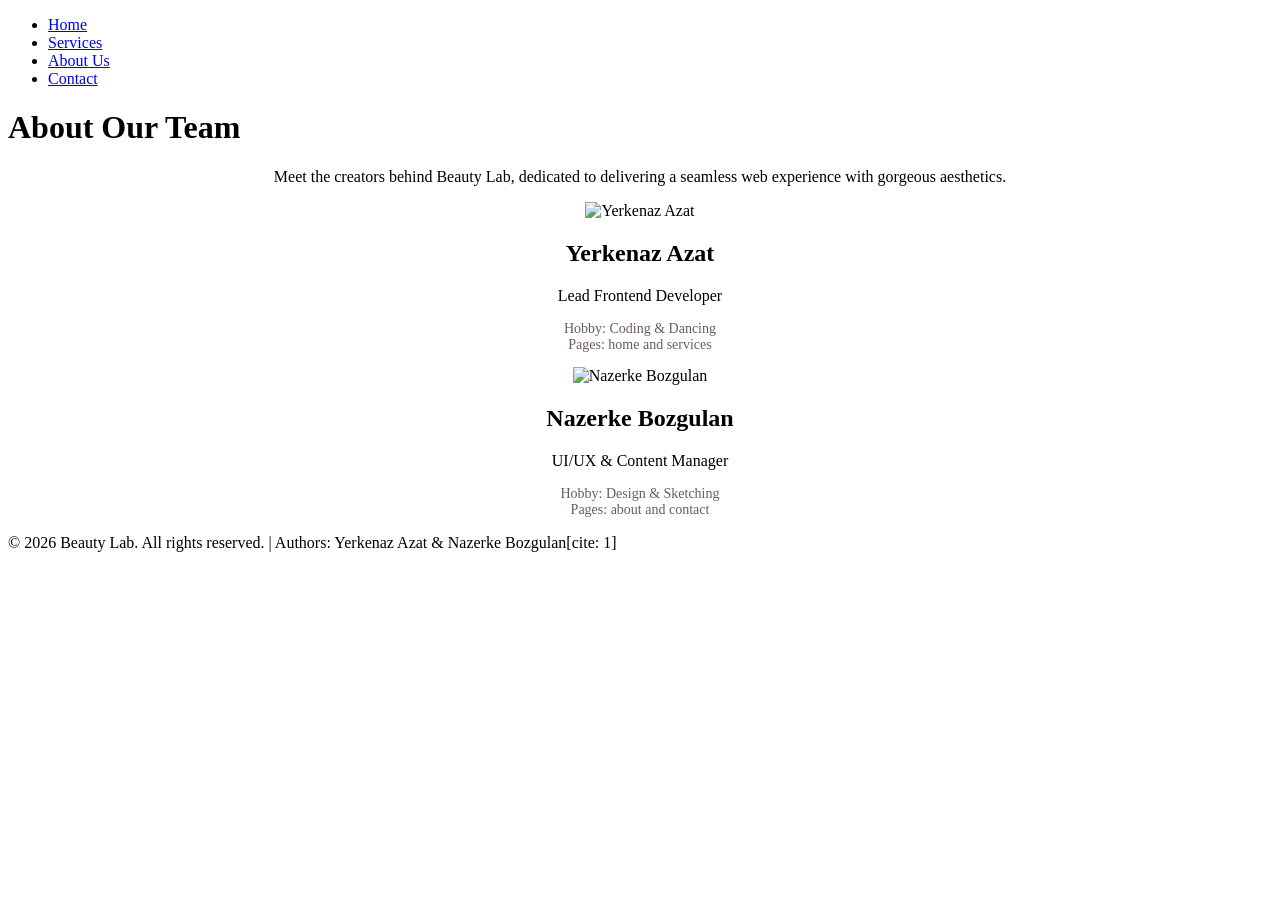
==== about.html @ 6d088a8b "Add about and contact pages" ====
<!DOCTYPE html>
<html lang="en">
<head>
<meta charset="UTF-8">
<meta name="viewport" content="width=device-width, initial-scale=1.0">
<title>Beauty Lab - About Us</title>
<link rel="stylesheet" href="css/style.css">
</head>
<body class="page-3">


<header id="main-header">
<nav>
<ul class="nav-menu">
<li><a href="index.html">Home</a></li>
<li><a href="services.html">Services</a></li>
<li><a href="about.html" class="active">About Us</a></li>
<li><a href="contact.html">Contact</a></li>
</ul>
</nav>
</header>


<div class="container">
<h1>About Our Team</h1>
<p style="text-align: center;">Meet the creators behind Beauty Lab, dedicated to delivering a seamless web experience with gorgeous aesthetics.</p>


<div class="card-grid">
<div class="card" style="text-align: center;">
<img src="images/ерке1.jpeg" alt="Yerkenaz Azat" class="profile-img">
<h2>Yerkenaz Azat</h2>
<p>Lead Frontend Developer</p>
<ul style="list-style: none; padding: 0; color: #6b5b60; font-size: 14px;">
<li>Hobby: Coding & Dancing</li>
<li>Pages: home and services</li>
</ul>
</div>


<div class="card" style="text-align: center;">
<img src="images/наз1.jpeg" alt="Nazerke Bozgulan" class="profile-img">
<h2>Nazerke Bozgulan</h2>
<p>UI/UX & Content Manager</p>
<ul style="list-style: none; padding: 0; color: #6b5b60; font-size: 14px;">
<li>Hobby: Design & Sketching</li>
<li>Pages: about and contact</li>
</ul>
</div>
</div>
</div>


<footer>
<p>&copy; 2026 Beauty Lab. All rights reserved. | Authors: Yerkenaz Azat & Nazerke Bozgulan[cite: 1]</p>
</footer>


</body>
</html>
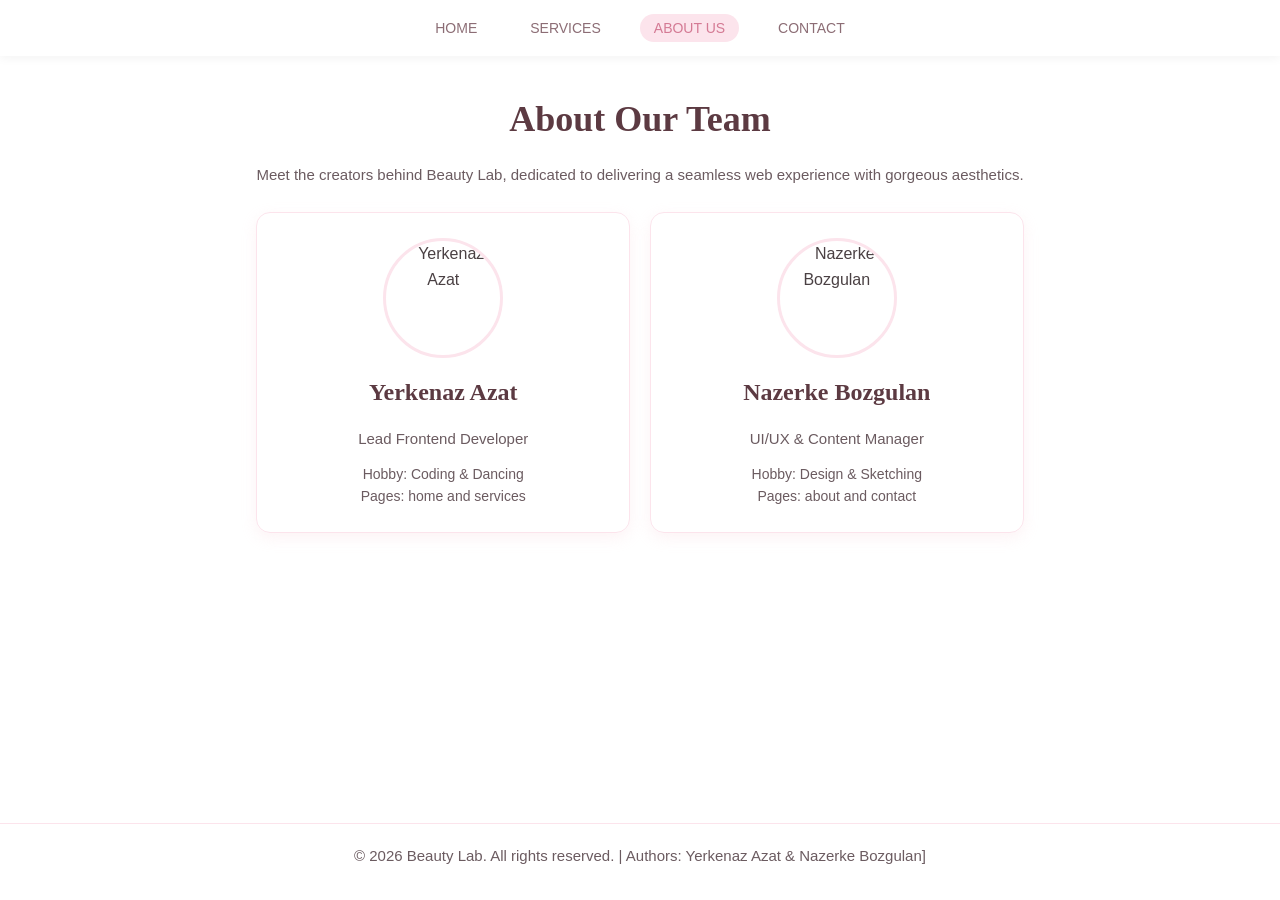
==== commit 42f402e5: "Lastest fixes" ====
--- a/about.html
+++ b/about.html
@@ -52,7 +52,7 @@
 
 
 <footer>
-<p>&copy; 2026 Beauty Lab. All rights reserved. | Authors: Yerkenaz Azat & Nazerke Bozgulan[cite: 1]</p>
+<p>&copy; 2026 Beauty Lab. All rights reserved. | Authors: Yerkenaz Azat & Nazerke Bozgulan]</p>
 </footer>
 
 
--- a/css/style.css
+++ b/css/style.css
@@ -0,0 +1,233 @@
+* {
+  margin: 0;
+  padding: 0;
+  box-sizing: border-box;
+}
+
+body {
+  font-family: 'Montserrat', sans-serif;
+  background: #fff5f7;
+  color: #4a4043;
+  line-height: 1.6;
+  display: flex;
+  flex-direction: column;
+  min-height: 100vh;
+}
+
+body.page-1 {
+  background: url('../images/фон1.jpeg') no-repeat center center fixed;
+  background-size: cover;
+}
+
+body.page-2 {
+  background: url('../images/фон2.jpeg') no-repeat center center fixed;
+  background-size: cover;
+}
+
+body.page-3 {
+  background: url('../images/фон3.jpeg') no-repeat center center fixed;
+  background-size: cover;
+}
+
+body.page-4 {
+  background: url('../images/фон4.jpeg') no-repeat center center fixed;
+  background-size: cover;
+}
+
+h1, h2, h3 {
+  font-family: 'Playfair Display', serif;
+  color: #5c3a42;
+  margin-bottom: 15px;
+}
+
+h1 {
+  font-size: 36px;
+  text-align: center;
+}
+
+p {
+  font-size: 15px;
+  color: #6b5b60;
+  margin-bottom: 12px;
+}
+
+#main-header {
+  background: rgba(255, 255, 255, 0.92);
+  padding: 15px 0;
+  position: sticky;
+  top: 0;
+  z-index: 999;
+  box-shadow: 0 2px 10px rgba(0,0,0,0.05);
+}
+
+.nav-menu {
+  list-style-type: none;
+  display: flex;
+  justify-content: center;
+  gap: 25px;
+}
+
+.nav-menu a {
+  text-decoration: none;
+  color: #8c6d75;
+  font-weight: 500;
+  font-size: 14px;
+  text-transform: uppercase;
+  padding: 6px 14px;
+  border-radius: 15px;
+  transition: 0.3s;
+}
+
+.nav-menu a:hover, 
+.nav-menu a.active {
+  background: #fce4ec;
+  color: #d47a94;
+}
+
+.container {
+  max-width: 1000px;
+  margin: 35px auto;
+  padding: 0 20px;
+  flex: 1;
+}
+
+.card-grid {
+  display: flex;
+  gap: 20px;
+  margin-top: 25px;
+}
+
+.card {
+  background: rgba(255, 255, 255, 0.96);
+  padding: 25px;
+  border-radius: 14px;
+  flex: 1;
+  box-shadow: 0 5px 15px rgba(244, 194, 204, 0.2);
+  border: 1px solid #fce4ec;
+}
+
+.profile-img {
+  width: 120px;
+  height: 120px;
+  border-radius: 50%;
+  object-fit: cover;
+  display: block;
+  margin: 0 auto 15px auto;
+  border: 3px solid #fce4ec;
+}
+
+.badge {
+  background: #f8bbd0;
+  color: #5c3a42;
+  padding: 3px 10px;
+  border-radius: 10px;
+  font-size: 11px;
+  text-transform: uppercase;
+  display: inline-block;
+  margin-bottom: 8px;
+}
+
+.info-box {
+  background: rgba(255, 240, 243, 0.95);
+  border-left: 4px solid #d47a94;
+  padding: 18px;
+  border-radius: 8px;
+  margin-top: 25px;
+}
+
+table {
+  width: 100%;
+  border-collapse: collapse;
+  margin-top: 20px;
+  background: rgba(255, 255, 255, 0.95);
+  border-radius: 10px;
+  overflow: hidden;
+}
+
+table th, table td {
+  padding: 14px 18px;
+  text-align: left;
+}
+
+table th {
+  background: #f8bbd0;
+  color: #fff;
+  font-size: 13px;
+  text-transform: uppercase;
+}
+
+table td {
+  border-bottom: 1px solid #fce4ec;
+  font-size: 14px;
+}
+
+#contact-form-section {
+  max-width: 600px;
+  margin: 0 auto;
+}
+
+form {
+  background: rgba(255, 255, 255, 0.95);
+  padding: 30px;
+  border-radius: 15px;
+  box-shadow: 0 5px 20px rgba(0,0,0,0.05);
+}
+
+.form-group {
+  margin-bottom: 18px;
+}
+
+.form-group label {
+  display: block;
+  margin-bottom: 6px;
+  font-weight: 500;
+  font-size: 13px;
+  color: #6b5b60;
+}
+
+.form-group input,
+.form-group select,
+.form-group textarea {
+  width: 100%;
+  padding: 10px 14px;
+  border: 1px solid #e8d7dc;
+  border-radius: 8px;
+  font-family: inherit;
+  font-size: 14px;
+  background: #fff9fa;
+}
+
+.form-group input:focus,
+.form-group select:focus,
+.form-group textarea:focus {
+  border-color: #d47a94;
+  outline: none;
+  background: #fff;
+}
+
+button[type="submit"] {
+  background: #d47a94;
+  color: #fff;
+  padding: 12px;
+  border: none;
+  border-radius: 20px;
+  font-size: 14px;
+  font-weight: 500;
+  cursor: pointer;
+  width: 100%;
+  transition: 0.3s;
+}
+
+button[type="submit"]:hover {
+  background: #c06580;
+}
+
+footer {
+  background: rgba(255, 255, 255, 0.9);
+  color: #8c6d75;
+  text-align: center;
+  padding: 20px 0;
+  margin-top: 30px;
+  font-size: 12px;
+  border-top: 1px solid #fce4ec;
+}
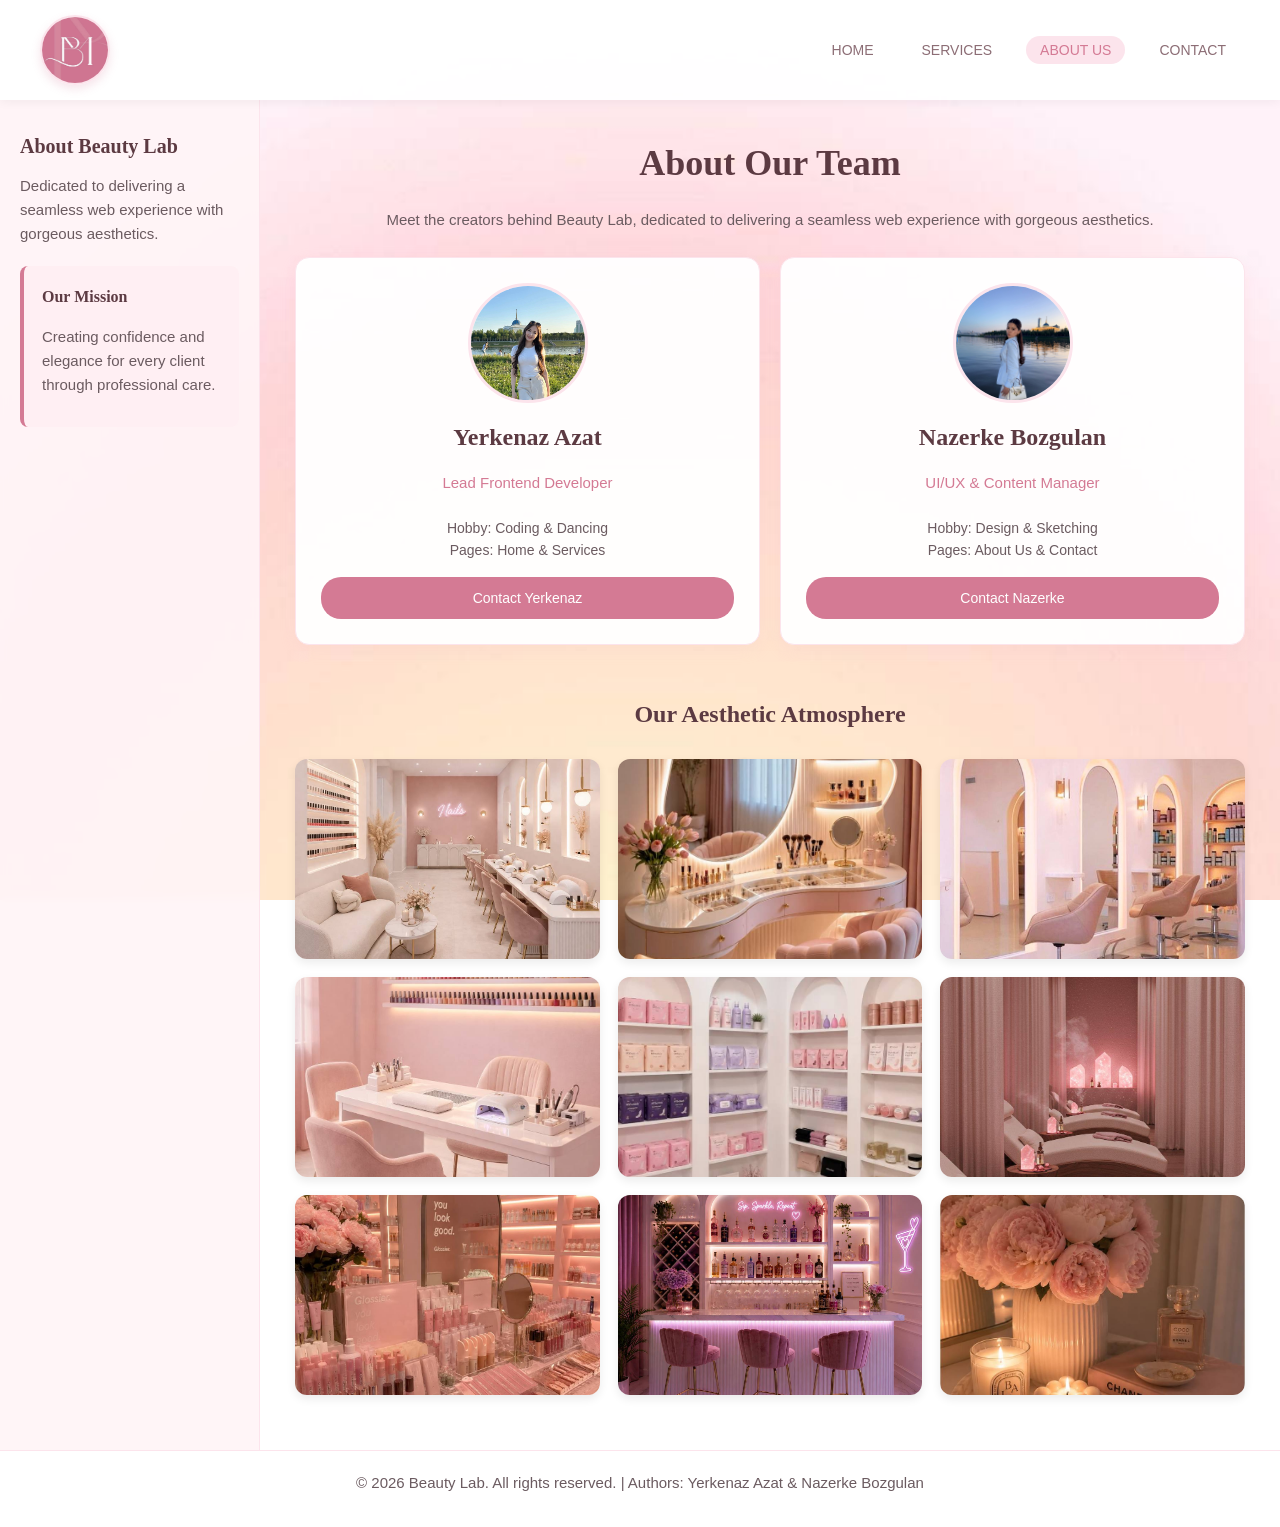
==== commit 5aa169c0: "add contact and about files" ====
--- a/about.html
+++ b/about.html
@@ -1,60 +1,119 @@
 <!DOCTYPE html>
 <html lang="en">
 <head>
-<meta charset="UTF-8">
-<meta name="viewport" content="width=device-width, initial-scale=1.0">
-<title>Beauty Lab - About Us</title>
-<link rel="stylesheet" href="css/style.css">
+    <meta charset="UTF-8">
+    <meta name="viewport" content="width=device-width, initial-scale=1.0">
+    <title>Beauty Lab - About Us</title>
+    <link rel="stylesheet" href="css/style.css">
 </head>
-<body class="page-3">
+<body class="page-3 grid-layout">
 
+    <!-- Task 1: Flexbox Navigation Header -->
+    <header id="main-header">
+        <div class="logo">
+    <a href="index.html">
+        <img src="images/лого1.jpg" alt="Beauty Lab Logo" class="logo-img">
+    </a>
+</div>
+        <nav>
+            <ul class="nav-menu">
+                <li><a href="index.html">Home</a></li>
+                <li><a href="services.html">Services</a></li>
+                <li><a href="about.html" class="active">About Us</a></li>
+                <li><a href="contact.html">Contact</a></li>
+            </ul>
+        </nav>
+    </header>
 
-<header id="main-header">
-<nav>
-<ul class="nav-menu">
-<li><a href="index.html">Home</a></li>
-<li><a href="services.html">Services</a></li>
-<li><a href="about.html" class="active">About Us</a></li>
-<li><a href="contact.html">Contact</a></li>
-</ul>
-</nav>
-</header>
+    <!-- Task 3: Sidebar (Grid Area: sidebar) -->
+    <aside class="sidebar">
+        <h3>About Beauty Lab</h3>
+        <p>Dedicated to delivering a seamless web experience with gorgeous aesthetics.</p>
+        <div class="info-box">
+            <h4>Our Mission</h4>
+            <p>Creating confidence and elegance for every client through professional care.</p>
+        </div>
+    </aside>
 
+    <!-- Task 3: Main Content (Grid Area: main) -->
+    <main class="main-content">
+        <div class="container">
+            <h1>About Our Team</h1>
+            <p style="text-align: center;">Meet the creators behind Beauty Lab, dedicated to delivering a seamless web experience with gorgeous aesthetics.</p>
 
-<div class="container">
-<h1>About Our Team</h1>
-<p style="text-align: center;">Meet the creators behind Beauty Lab, dedicated to delivering a seamless web experience with gorgeous aesthetics.</p>
+            <!-- Task 2: Flexbox Team Cards -->
+            <div class="card-grid">
+                <div class="card" style="text-align: center;">
+                    <img src="images/ерке1.jpeg" alt="Yerkenaz Azat" class="profile-img">
+                    <h2>Yerkenaz Azat</h2>
+                    <p class="role">Lead Frontend Developer</p>
+                    <ul class="card-list">
+                        <li>Hobby: Coding & Dancing</li>
+                        <li>Pages: Home & Services</li>
+                    </ul>
+                    <a href="contact.html" class="card-btn">Contact Yerkenaz</a>
+                </div>
 
+                <div class="card" style="text-align: center;">
+                    <img src="images/наз1.jpeg" alt="Nazerke Bozgulan" class="profile-img">
+                    <h2>Nazerke Bozgulan</h2>
+                    <p class="role">UI/UX & Content Manager</p>
+                    <ul class="card-list">
+                        <li>Hobby: Design & Sketching</li>
+                        <li>Pages: About Us & Contact</li>
+                    </ul>
+                    <a href="contact.html" class="card-btn">Contact Nazerke</a>
+                </div>
+            </div>
 
-<div class="card-grid">
-<div class="card" style="text-align: center;">
-<img src="images/ерке1.jpeg" alt="Yerkenaz Azat" class="profile-img">
-<h2>Yerkenaz Azat</h2>
-<p>Lead Frontend Developer</p>
-<ul style="list-style: none; padding: 0; color: #6b5b60; font-size: 14px;">
-<li>Hobby: Coding & Dancing</li>
-<li>Pages: home and services</li>
-</ul>
-</div>
+            <!-- Task 4: CSS Grid Image Gallery (9 Images with Hover Overlay) -->
+            <h2 style="margin-top: 50px; text-align: center;">Our Aesthetic Atmosphere</h2>
+            <div class="gallery-grid">
+                <div class="gallery-item">
+                    <img src="images/интерьер.jpg" alt="Interior">
+                    <div class="overlay"><span>Cozy Interior</span></div>
+                </div>
+                <div class="gallery-item">
+                    <img src="images/макияж.jpg" alt="Makeup Corner">
+                    <div class="overlay"><span>Makeup Corner</span></div>
+                </div>
+                <div class="gallery-item">
+                    <img src="images/хэйр.jpg" alt="Hair Station">
+                    <div class="overlay"><span>Hair Station</span></div>
+                </div>
+                <div class="gallery-item">
+                    <img src="images/ногти.jpg" alt="Nail Studio">
+                    <div class="overlay"><span>Nail Studio</span></div>
+                </div>
+                <div class="gallery-item">
+                    <img src="images/уход.jpg" alt="Skincare Zone">
+                    <div class="overlay"><span>Skincare Zone</span></div>
+                </div>
+                <div class="gallery-item">
+                    <img src="images/релакс.jpg" alt="Relax Lounge">
+                    <div class="overlay"><span>Relax Lounge</span></div>
+                </div>
+                <div class="gallery-item">
+                    <img src="images/косметика.jpg" alt="Cosmetics">
+                    <div class="overlay"><span>Premium Products</span></div>
+                </div>
+                <div class="gallery-item">
+                    <img src="images/бар.jpg" alt="Drink Bar">
+                    <div class="overlay"><span>Complimentary Drinks</span></div>
+                </div>
+                <div class="gallery-item">
+                    <img src="images/детали.jpg" alt="Details">
+                    <div class="overlay"><span>Aesthetic Details</span></div>
+                </div>
+            </div>
 
+        </div>
+    </main>
 
-<div class="card" style="text-align: center;">
-<img src="images/наз1.jpeg" alt="Nazerke Bozgulan" class="profile-img">
-<h2>Nazerke Bozgulan</h2>
-<p>UI/UX & Content Manager</p>
-<ul style="list-style: none; padding: 0; color: #6b5b60; font-size: 14px;">
-<li>Hobby: Design & Sketching</li>
-<li>Pages: about and contact</li>
-</ul>
-</div>
-</div>
-</div>
-
-
-<footer>
-<p>&copy; 2026 Beauty Lab. All rights reserved. | Authors: Yerkenaz Azat & Nazerke Bozgulan]</p>
-</footer>
-
+    <!-- Task 3: Footer (Grid Area: footer) -->
+    <footer>
+        <p>&copy; 2026 Beauty Lab. All rights reserved. | Authors: Yerkenaz Azat & Nazerke Bozgulan</p>
+    </footer>
 
 </body>
 </html>
--- a/css/style.css
+++ b/css/style.css
@@ -9,8 +9,6 @@
   background: #fff5f7;
   color: #4a4043;
   line-height: 1.6;
-  display: flex;
-  flex-direction: column;
   min-height: 100vh;
 }
 
@@ -34,7 +32,7 @@
   background-size: cover;
 }
 
-h1, h2, h3 {
+h1, h2, h3, h4 {
   font-family: 'Playfair Display', serif;
   color: #5c3a42;
   margin-bottom: 15px;
@@ -52,19 +50,30 @@
 }
 
 #main-header {
-  background: rgba(255, 255, 255, 0.92);
-  padding: 15px 0;
+  display: flex; 
+  justify-content: space-between;
+  align-items: center; 
+  padding: 15px 40px;
+  background: rgba(255, 255, 255, 0.95);
   position: sticky;
   top: 0;
   z-index: 999;
   box-shadow: 0 2px 10px rgba(0,0,0,0.05);
 }
 
+.logo a {
+  font-family: 'Playfair Display', serif;
+  font-size: 22px;
+  font-weight: bold;
+  color: #5c3a42;
+  text-decoration: none;
+}
+
 .nav-menu {
   list-style-type: none;
-  display: flex;
-  justify-content: center;
-  gap: 25px;
+  display: flex; 
+  align-items: center;
+  gap: 20px; 
 }
 
 .nav-menu a {
@@ -75,7 +84,7 @@
   text-transform: uppercase;
   padding: 6px 14px;
   border-radius: 15px;
-  transition: 0.3s;
+  transition: all 0.3s ease;
 }
 
 .nav-menu a:hover, 
@@ -84,26 +93,117 @@
   color: #d47a94;
 }
 
+body.grid-layout {
+  display: grid;
+  grid-template-areas:
+    "header  header"
+    "sidebar main"
+    "footer  footer";
+  grid-template-columns: 260px 1fr;
+  grid-template-rows: auto 1fr auto;
+}
+
+#main-header {
+  grid-area: header;
+}
+
+.logo-img {
+  width: 70px;            
+  height: 70px;           
+  border-radius: 50%;     
+  object-fit: cover;      
+  border: 2px solid #fce4ec; 
+  box-shadow: 0 4px 10px rgba(212, 122, 148, 0.2); 
+  display: block;
+}
+.sidebar {
+  grid-area: sidebar;
+  background: rgba(255, 245, 247, 0.92);
+  padding: 30px 20px;
+  border-right: 1px solid #fce4ec;
+  backdrop-filter: blur(5px);
+}
+
+.sidebar h3 {
+  font-size: 20px;
+  margin-bottom: 12px;
+}
+
+.main-content {
+  grid-area: main;
+  padding: 10px 20px 30px 20px;
+}
+
+footer {
+  grid-area: footer;
+  background: rgba(255, 255, 255, 0.9);
+  color: #8c6d75;
+  text-align: center;
+  padding: 20px 0;
+  font-size: 12px;
+  border-top: 1px solid #fce4ec;
+}
+
+@media (max-width: 768px) {
+  body.grid-layout {
+    grid-template-areas:
+      "header"
+      "main"
+      "sidebar"
+      "footer";
+    grid-template-columns: 1fr;
+  }
+}
+
 .container {
   max-width: 1000px;
-  margin: 35px auto;
-  padding: 0 20px;
-  flex: 1;
+  margin: 25px auto;
+  padding: 0 15px;
+}
+
+.hero-section {
+  text-align: center;
+  background: rgba(255, 255, 255, 0.85);
+  backdrop-filter: blur(5px);
+  border-radius: 20px;
+  padding: 40px;
+  box-shadow: 0 8px 25px rgba(244, 194, 204, 0.2);
+  margin-bottom: 30px;
 }
 
 .card-grid {
   display: flex;
-  gap: 20px;
+  gap: 20px; 
+  align-items: stretch; 
   margin-top: 25px;
+  flex-wrap: wrap;
 }
 
 .card {
+  flex: 1; 
+  min-width: 250px;
   background: rgba(255, 255, 255, 0.96);
   padding: 25px;
   border-radius: 14px;
-  flex: 1;
   box-shadow: 0 5px 15px rgba(244, 194, 204, 0.2);
   border: 1px solid #fce4ec;
+  display: flex;
+  flex-direction: column;
+  justify-content: space-between;
+  transition: transform 0.3s ease, box-shadow 0.3s ease;
+}
+
+.card:hover {
+  transform: translateY(-8px);
+  box-shadow: 0 12px 25px rgba(212, 122, 148, 0.3);
+}
+
+.card-img {
+  width: 100%;
+  height: 160px;
+  object-fit: cover;
+  border-radius: 10px;
+  margin-bottom: 15px;
 }
 
 .profile-img {
@@ -125,14 +225,109 @@
   text-transform: uppercase;
   display: inline-block;
   margin-bottom: 8px;
-}
+  align-self: flex-start;
+}
+
+.card-list {
+  list-style: none;
+  padding: 0;
+  color: #6b5b60;
+  font-size: 14px;
+  margin-top: 10px;
+}
+
+.role {
+  font-weight: 500;
+  color: #d47a94;
+}
+
+.btn-primary, .card-btn {
+  display: inline-block;
+  padding: 10px 22px;
+  background-color: #d47a94;
+  color: white;
+  text-decoration: none;
+  border-radius: 20px;
+  font-weight: 500;
+  font-size: 14px;
+  text-align: center;
+  margin-top: 15px;
+  transition: background-color 0.3s ease;
+  border: none;
+  cursor: pointer;
+}
+
+.btn-primary:hover, .card-btn:hover {
+  background-color: #c06580;
+}
+
+.gallery-grid {
+  display: grid;
+  grid-template-columns: repeat(3, 1fr); 
+  gap: 18px; 
+  margin-top: 25px;
+}
+
+.gallery-item {
+  position: relative;
+  overflow: hidden;
+  border-radius: 12px;
+  box-shadow: 0 4px 10px rgba(0,0,0,0.08);
+  height: 200px;
+}
+
+.gallery-item img {
+  width: 100%;
+  height: 100%;
+  object-fit: cover;
+  display: block;
+  transition: transform 0.4s ease;
+}
+
+.gallery-item .overlay {
+  position: absolute;
+  top: 0;
+  left: 0;
+  width: 100%;
+  height: 100%;
+  background: rgba(212, 122, 148, 0.85);
+  display: flex;
+  justify-content: center;
+  align-items: center;
+  opacity: 0;
+  transition: opacity 0.3s ease;
+}
+
+.gallery-item .overlay span {
+  color: #fff;
+  font-family: 'Playfair Display', serif;
+  font-size: 18px;
+  font-weight: 600;
+  text-align: center;
+  padding: 0 10px;
+}
+
+.gallery-item:hover img {
+  transform: scale(1.08);
+}
+
+.gallery-item:hover .overlay {
+  opacity: 1; 
+}
+
+@media (max-width: 600px) {
+  .gallery-grid {
+    grid-template-columns: repeat(2, 1fr);
+  }
+}
+
 
 .info-box {
   background: rgba(255, 240, 243, 0.95);
   border-left: 4px solid #d47a94;
   padding: 18px;
   border-radius: 8px;
-  margin-top: 25px;
+  margin-top: 20px;
 }
 
 table {
@@ -161,12 +356,25 @@
   font-size: 14px;
 }
 
+/* Contact Form */
 #contact-form-section {
-  max-width: 600px;
+  max-width: 650px;
   margin: 0 auto;
 }
 
-form {
+.notice-banner {
+  background: rgba(255, 240, 243, 0.9);
+  backdrop-filter: blur(5px);
+  border-left: 4px solid #d47a94;
+  padding: 15px;
+  border-radius: 10px;
+  margin-bottom: 25px;
+  text-align: center;
+  color: #5c3a42;
+  font-weight: 500;
+}
+
+form.flex-form {
   background: rgba(255, 255, 255, 0.95);
   padding: 30px;
   border-radius: 15px;
@@ -220,14 +428,4 @@
 
 button[type="submit"]:hover {
   background: #c06580;
-}
-
-footer {
-  background: rgba(255, 255, 255, 0.9);
-  color: #8c6d75;
-  text-align: center;
-  padding: 20px 0;
-  margin-top: 30px;
-  font-size: 12px;
-  border-top: 1px solid #fce4ec;
 }
